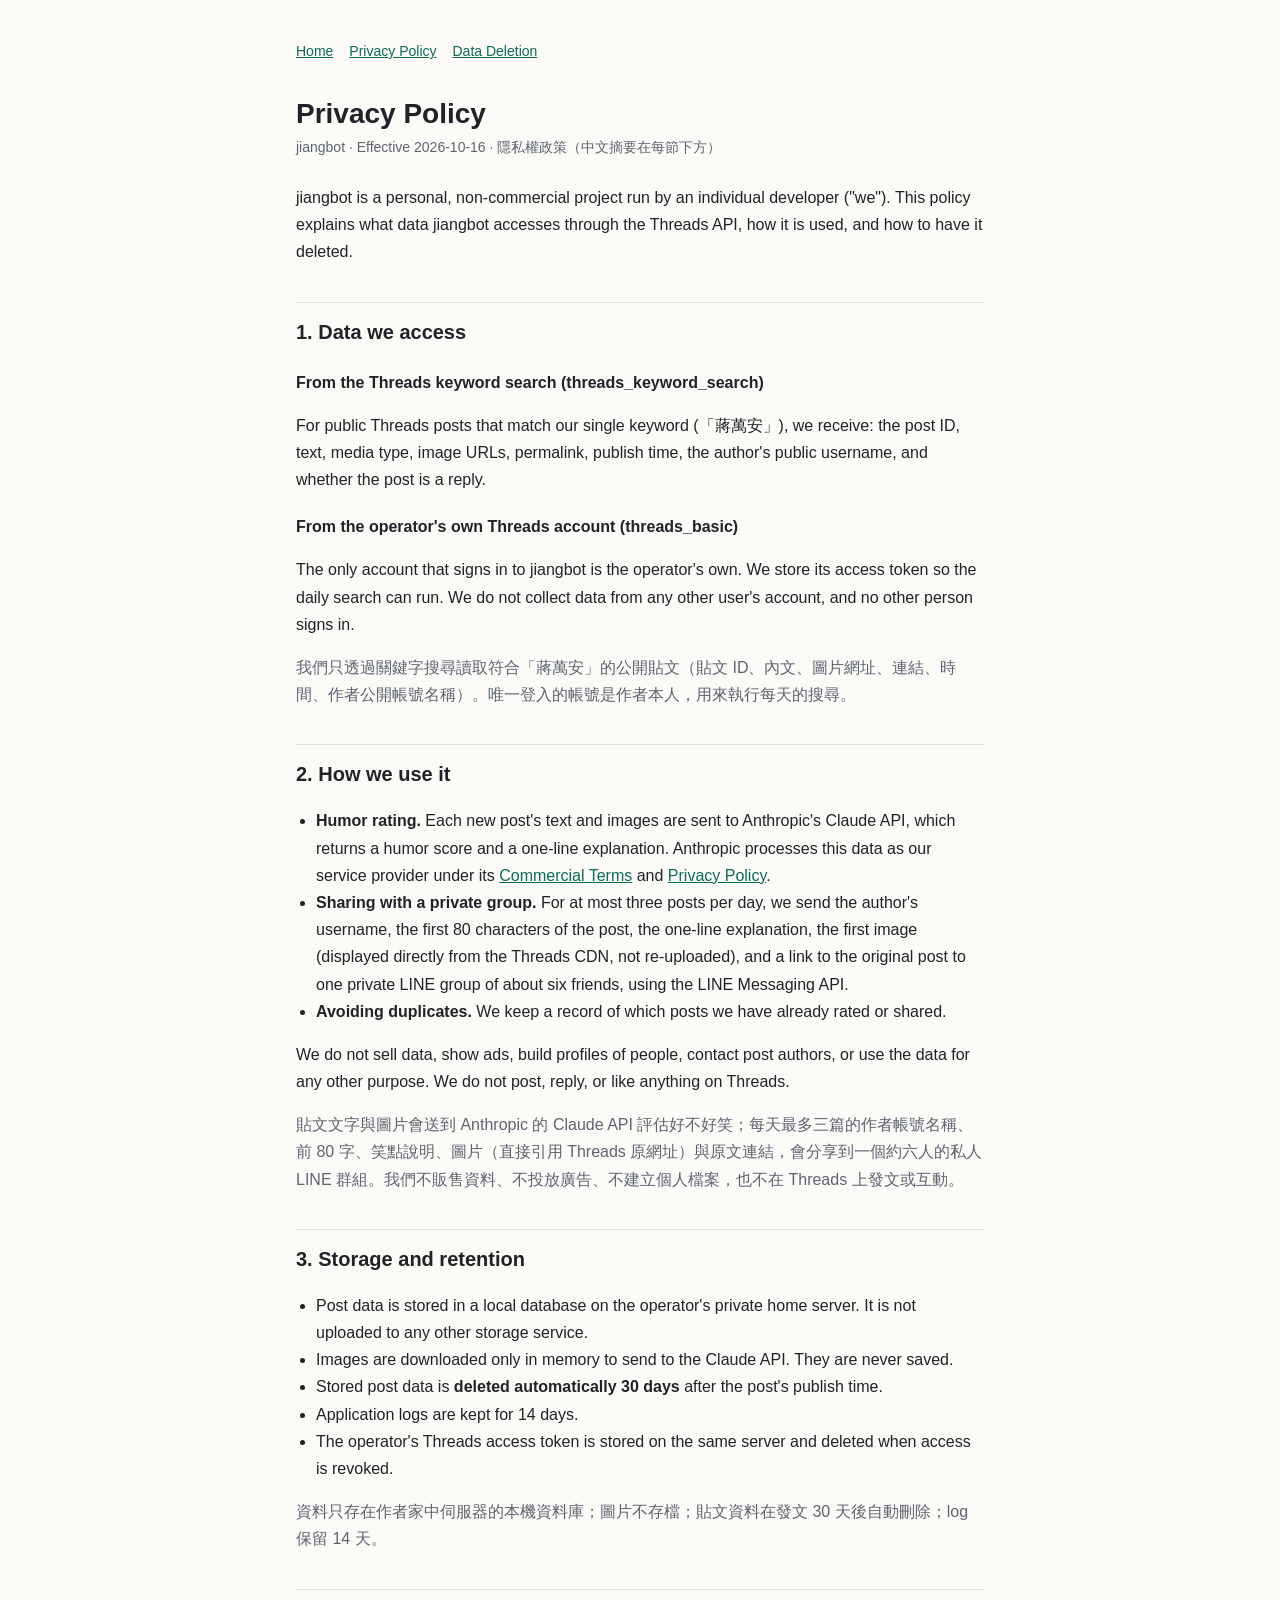
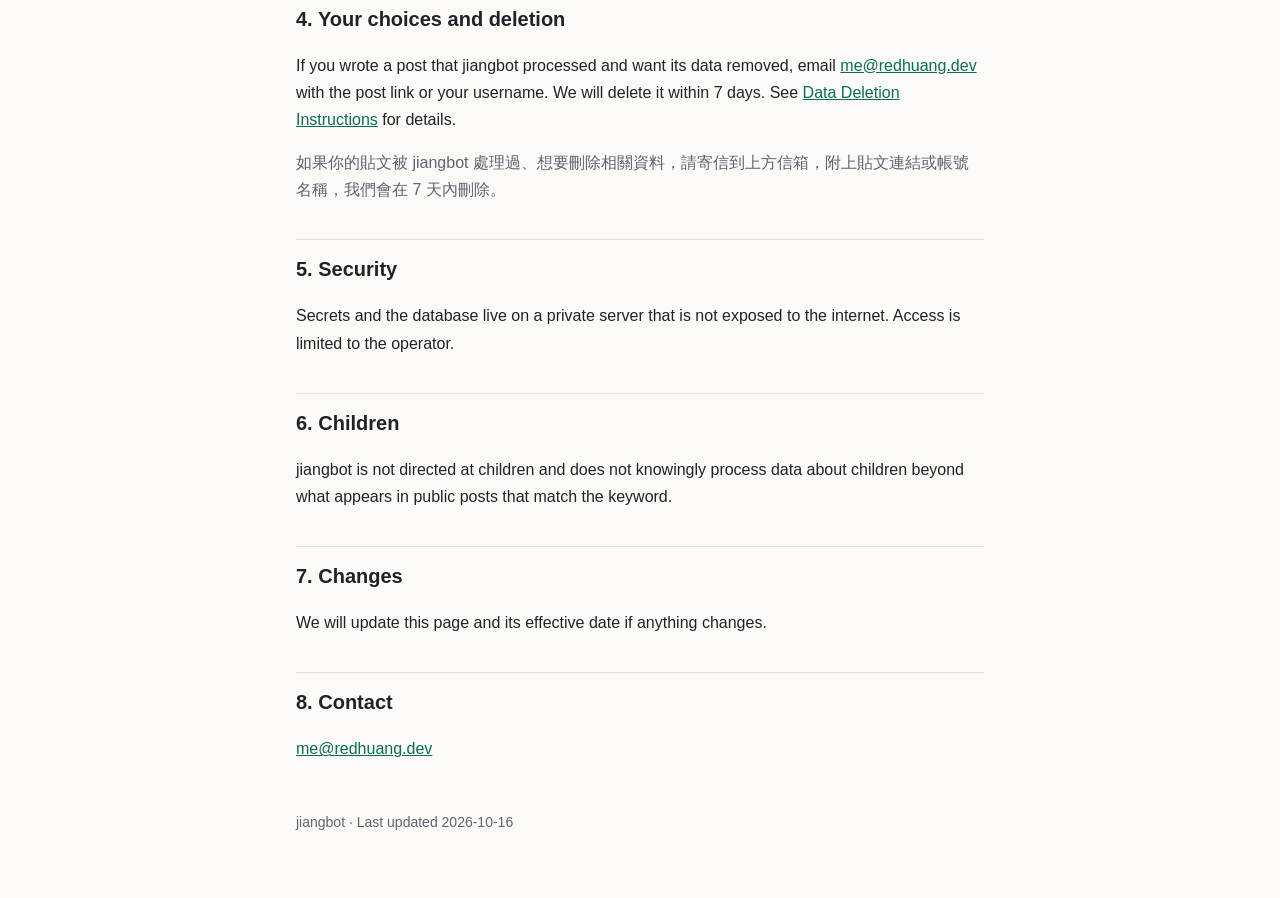
==== privacy.html @ 3b77f1c8 "Add jiangbot privacy policy and data deletion pages" ====
<!doctype html>
<html lang="en">
<head>
<meta charset="utf-8">
<meta name="viewport" content="width=device-width, initial-scale=1">
<title>jiangbot Privacy Policy</title>
<link rel="stylesheet" href="style.css">
</head>
<body>
<main>
<nav><a href="./">Home</a><a href="privacy.html">Privacy Policy</a><a href="data-deletion.html">Data Deletion</a></nav>

<h1>Privacy Policy</h1>
<p class="meta">jiangbot · Effective 2026-10-16 · 隱私權政策（中文摘要在每節下方）</p>

<p>jiangbot is a personal, non-commercial project run by an individual developer ("we"). This policy explains what
data jiangbot accesses through the Threads API, how it is used, and how to have it deleted.</p>

<h2>1. Data we access</h2>
<h3>From the Threads keyword search (threads_keyword_search)</h3>
<p>For public Threads posts that match our single keyword (「蔣萬安」), we receive: the post ID, text, media type,
image URLs, permalink, publish time, the author's public username, and whether the post is a reply.</p>
<h3>From the operator's own Threads account (threads_basic)</h3>
<p>The only account that signs in to jiangbot is the operator's own. We store its access token so the daily search can run.
We do not collect data from any other user's account, and no other person signs in.</p>
<p class="zh">我們只透過關鍵字搜尋讀取符合「蔣萬安」的公開貼文（貼文 ID、內文、圖片網址、連結、時間、作者公開帳號名稱）。唯一登入的帳號是作者本人，用來執行每天的搜尋。</p>

<h2>2. How we use it</h2>
<ul>
  <li><strong>Humor rating.</strong> Each new post's text and images are sent to Anthropic's Claude API, which returns a
    humor score and a one-line explanation. Anthropic processes this data as our service provider under its
    <a href="https://www.anthropic.com/legal/commercial-terms">Commercial Terms</a> and
    <a href="https://www.anthropic.com/legal/privacy">Privacy Policy</a>.</li>
  <li><strong>Sharing with a private group.</strong> For at most three posts per day, we send the author's username, the first
    80 characters of the post, the one-line explanation, the first image (displayed directly from the Threads CDN, not
    re-uploaded), and a link to the original post to one private LINE group of about six friends, using the LINE
    Messaging API.</li>
  <li><strong>Avoiding duplicates.</strong> We keep a record of which posts we have already rated or shared.</li>
</ul>
<p>We do not sell data, show ads, build profiles of people, contact post authors, or use the data for any other purpose.
We do not post, reply, or like anything on Threads.</p>
<p class="zh">貼文文字與圖片會送到 Anthropic 的 Claude API 評估好不好笑；每天最多三篇的作者帳號名稱、前 80 字、笑點說明、圖片（直接引用 Threads 原網址）與原文連結，會分享到一個約六人的私人 LINE 群組。我們不販售資料、不投放廣告、不建立個人檔案，也不在 Threads 上發文或互動。</p>

<h2>3. Storage and retention</h2>
<ul>
  <li>Post data is stored in a local database on the operator's private home server. It is not uploaded to any other
    storage service.</li>
  <li>Images are downloaded only in memory to send to the Claude API. They are never saved.</li>
  <li>Stored post data is <strong>deleted automatically 30 days</strong> after the post's publish time.</li>
  <li>Application logs are kept for 14 days.</li>
  <li>The operator's Threads access token is stored on the same server and deleted when access is revoked.</li>
</ul>
<p class="zh">資料只存在作者家中伺服器的本機資料庫；圖片不存檔；貼文資料在發文 30 天後自動刪除；log 保留 14 天。</p>

<h2>4. Your choices and deletion</h2>
<p>If you wrote a post that jiangbot processed and want its data removed, email
<a href="mailto:me@redhuang.dev">me@redhuang.dev</a> with the post link or your username. We will delete it within
7 days. See <a href="data-deletion.html">Data Deletion Instructions</a> for details.</p>
<p class="zh">如果你的貼文被 jiangbot 處理過、想要刪除相關資料，請寄信到上方信箱，附上貼文連結或帳號名稱，我們會在 7 天內刪除。</p>

<h2>5. Security</h2>
<p>Secrets and the database live on a private server that is not exposed to the internet. Access is limited to the operator.</p>

<h2>6. Children</h2>
<p>jiangbot is not directed at children and does not knowingly process data about children beyond what appears in
public posts that match the keyword.</p>

<h2>7. Changes</h2>
<p>We will update this page and its effective date if anything changes.</p>

<h2>8. Contact</h2>
<p><a href="mailto:me@redhuang.dev">me@redhuang.dev</a></p>

<footer>jiangbot · Last updated 2026-10-16</footer>
</main>
</body>
</html>
---- style.css ----
:root {
  --bg: #fbfaf7;
  --fg: #1f2328;
  --muted: #5d6470;
  --line: #e4e1da;
  --accent: #0b6e4f;
}
@media (prefers-color-scheme: dark) {
  :root {
    --bg: #15171a;
    --fg: #e8e6e3;
    --muted: #a3a8b0;
    --line: #2c3036;
    --accent: #5cc9a2;
  }
}
* { box-sizing: border-box; }
body {
  margin: 0;
  background: var(--bg);
  color: var(--fg);
  font: 16px/1.7 -apple-system, BlinkMacSystemFont, "Segoe UI", "Noto Sans TC", "PingFang TC", sans-serif;
}
main { max-width: 720px; margin: 0 auto; padding: 40px 16px 64px; }
nav { display: flex; gap: 16px; flex-wrap: wrap; font-size: 14px; margin-bottom: 32px; }
a { color: var(--accent); }
h1 { font-size: 28px; line-height: 1.3; margin: 0 0 4px; }
h2 { font-size: 20px; margin: 36px 0 8px; padding-top: 12px; border-top: 1px solid var(--line); }
h3 { font-size: 16px; margin: 20px 0 4px; }
.meta { color: var(--muted); font-size: 14px; margin: 0 0 24px; }
.zh { color: var(--muted); }
ul { padding-left: 20px; }
code { font-size: 14px; }
footer { margin-top: 48px; color: var(--muted); font-size: 14px; }
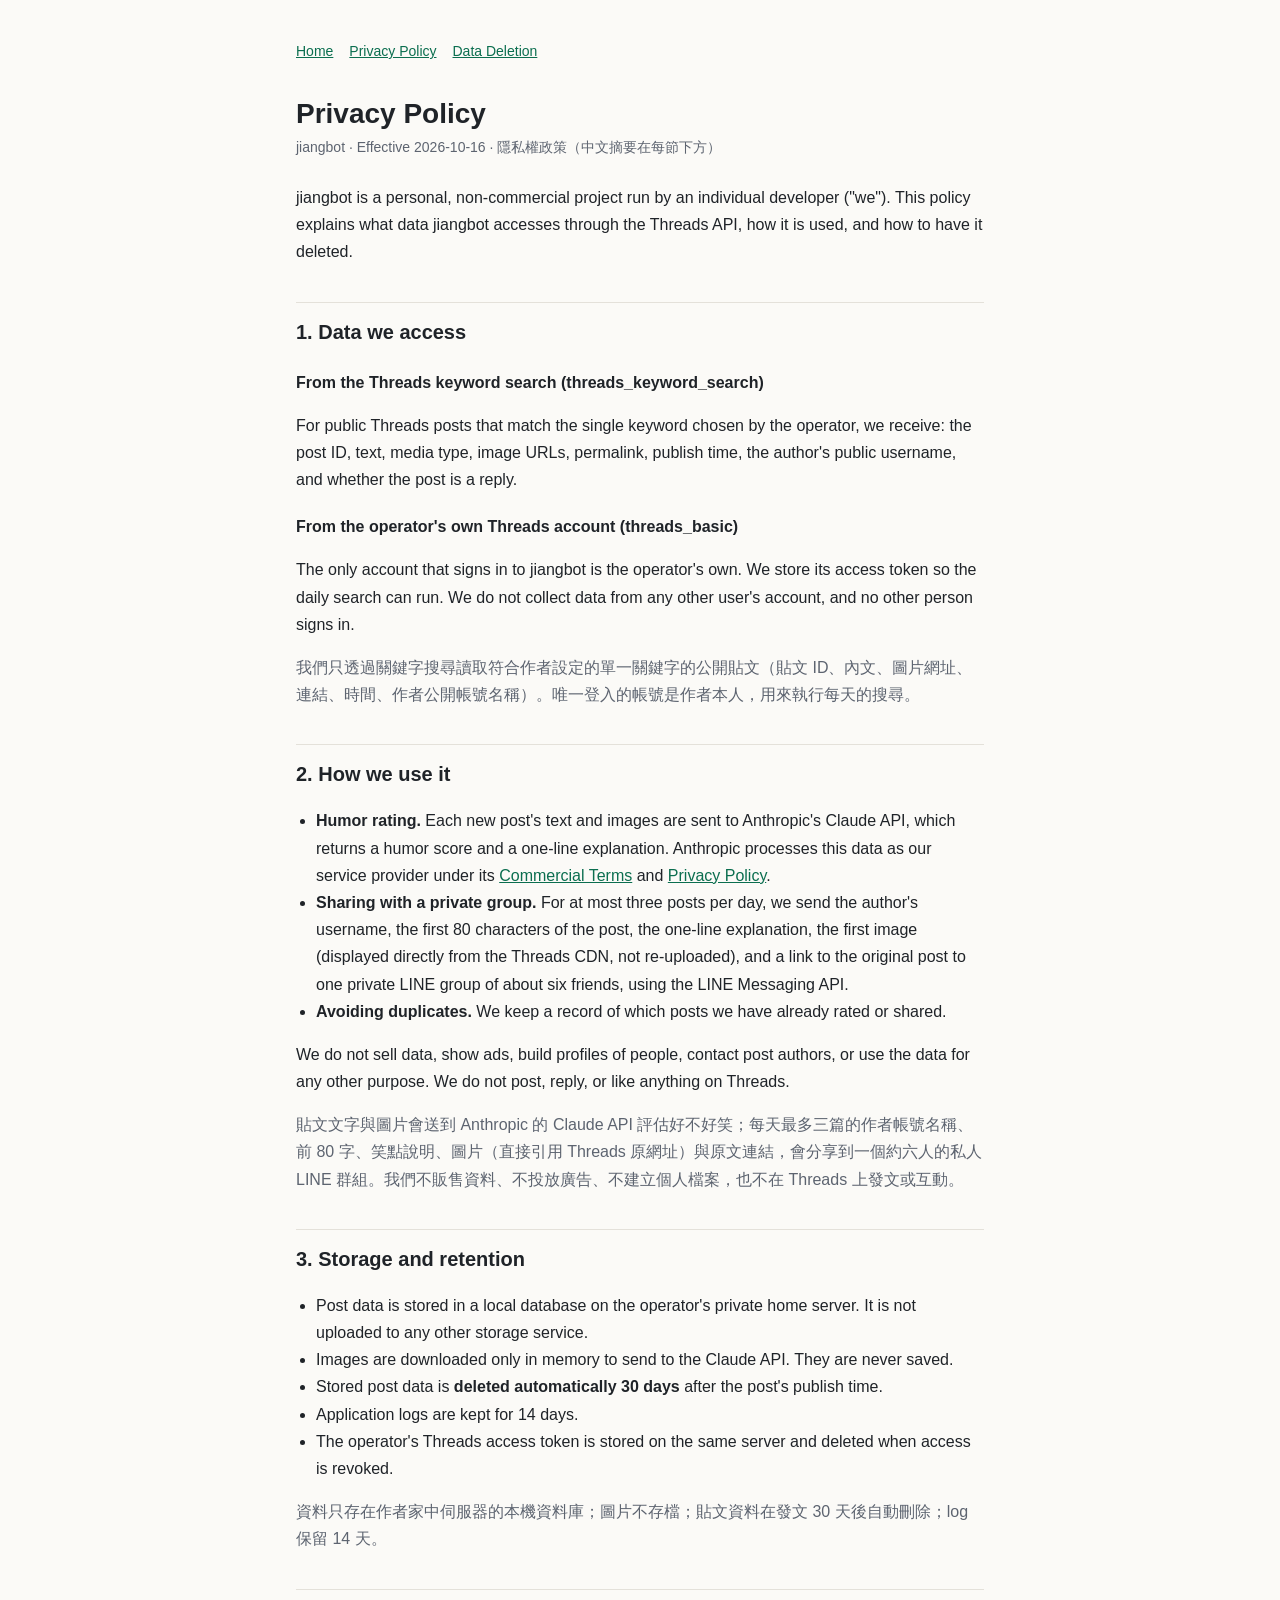
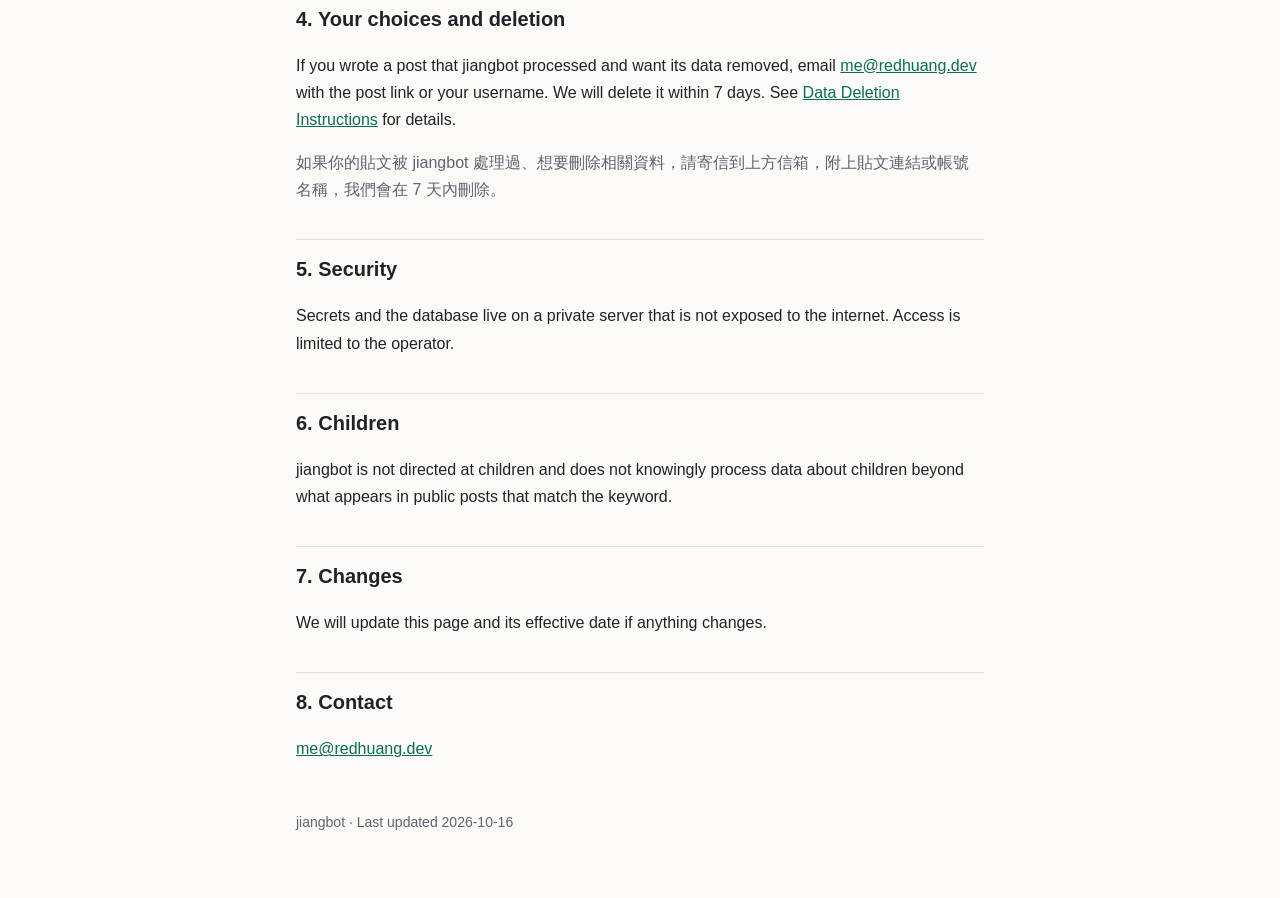
==== commit aefedf25: "Describe the tracked topic generically" ====
--- a/privacy.html
+++ b/privacy.html
@@ -18,12 +18,12 @@
 
 <h2>1. Data we access</h2>
 <h3>From the Threads keyword search (threads_keyword_search)</h3>
-<p>For public Threads posts that match our single keyword (「蔣萬安」), we receive: the post ID, text, media type,
+<p>For public Threads posts that match the single keyword chosen by the operator, we receive: the post ID, text, media type,
 image URLs, permalink, publish time, the author's public username, and whether the post is a reply.</p>
 <h3>From the operator's own Threads account (threads_basic)</h3>
 <p>The only account that signs in to jiangbot is the operator's own. We store its access token so the daily search can run.
 We do not collect data from any other user's account, and no other person signs in.</p>
-<p class="zh">我們只透過關鍵字搜尋讀取符合「蔣萬安」的公開貼文（貼文 ID、內文、圖片網址、連結、時間、作者公開帳號名稱）。唯一登入的帳號是作者本人，用來執行每天的搜尋。</p>
+<p class="zh">我們只透過關鍵字搜尋讀取符合作者設定的單一關鍵字的公開貼文（貼文 ID、內文、圖片網址、連結、時間、作者公開帳號名稱）。唯一登入的帳號是作者本人，用來執行每天的搜尋。</p>
 
 <h2>2. How we use it</h2>
 <ul>
